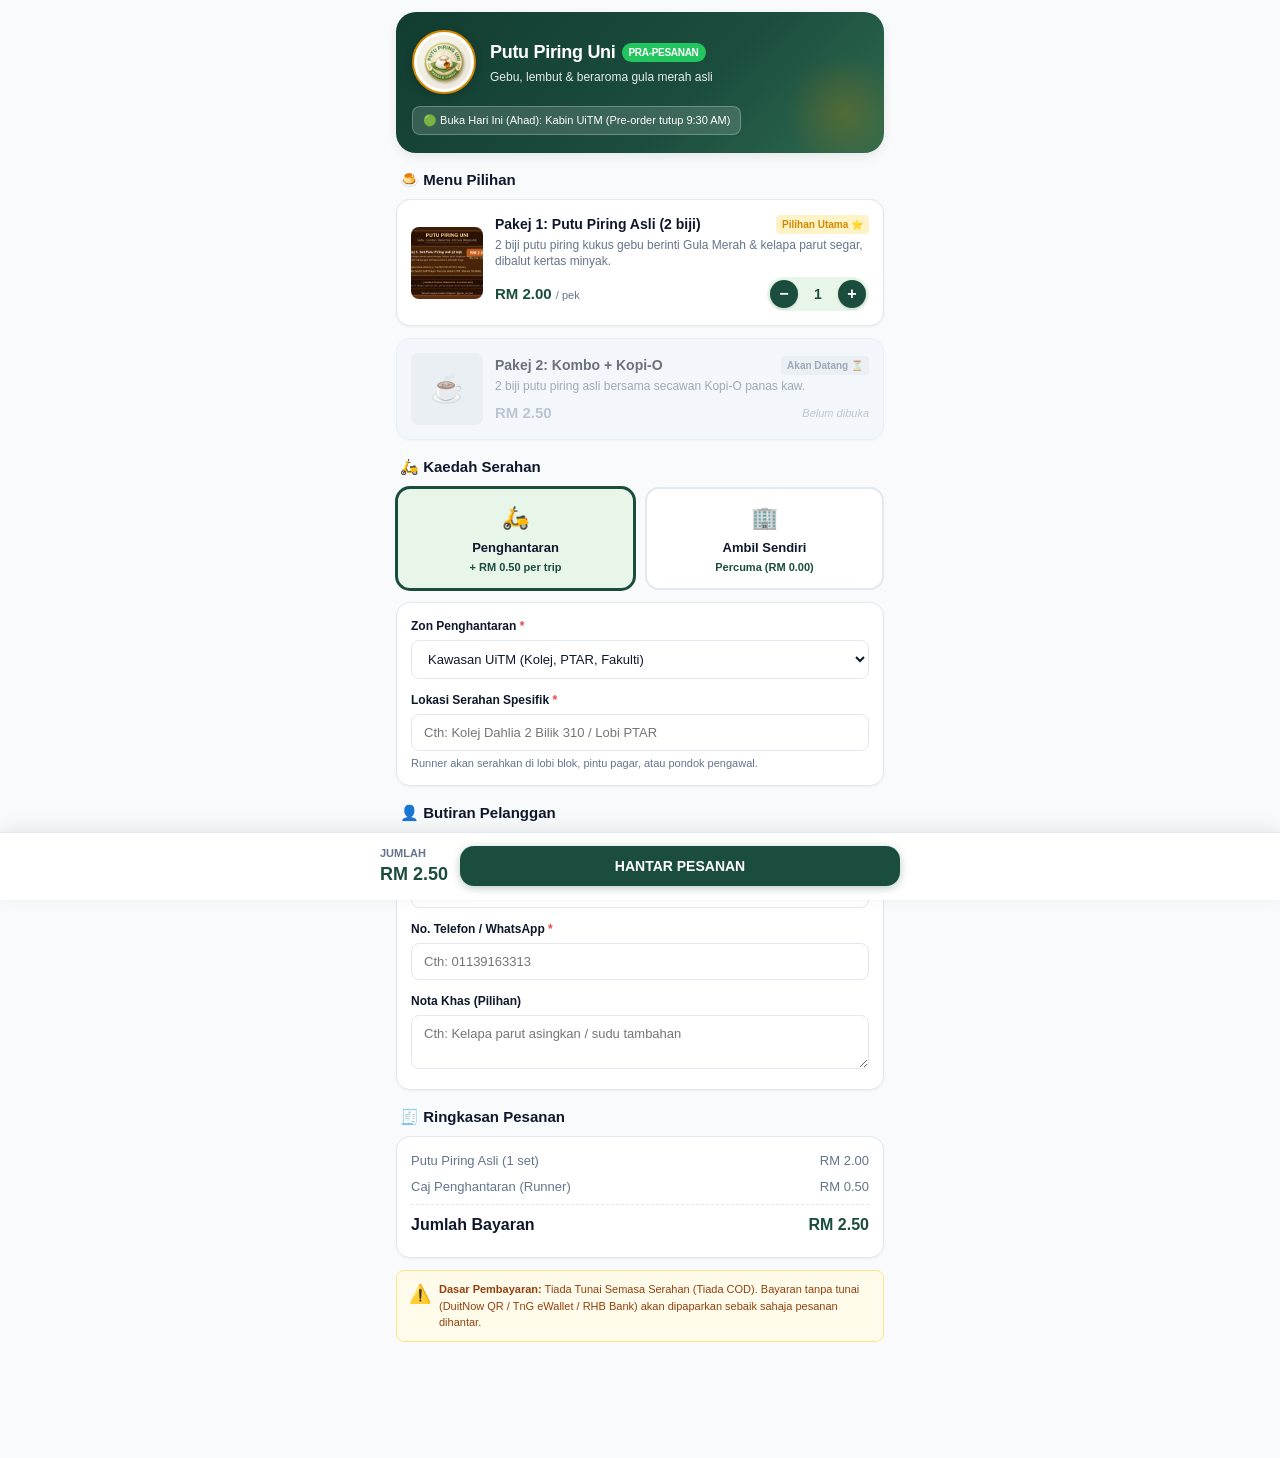
==== index.html @ cfd6480a "Add Telegram Mini App, GitHub Pages workflow, and assets" ====
<!DOCTYPE html>
<html lang="ms">
<head>
    <meta charset="UTF-8">
    <meta name="viewport" content="width=device-width, initial-scale=1.0, maximum-scale=1.0, user-scalable=no, viewport-fit=cover">
    <title>Putu Piring Uni - Aplikasi Pesanan</title>
    <!-- Telegram WebApp JS SDK -->
    <script src="https://telegram.org/js/telegram-web-app.js"></script>
    <link rel="stylesheet" href="styles.css">
</head>
<body>
    <div class="container">
        <!-- Brand Header -->
        <header class="brand-header">
            <div class="brand-info">
                <img src="assets/putu_piring_uni_logo.png" alt="Putu Piring Uni" class="brand-logo" onerror="this.src='assets/putu_piring_uni_avatar_512.png'">
                <div class="brand-text">
                    <h1>Putu Piring Uni <span class="brand-badge">Pra-Pesanan</span></h1>
                    <div class="brand-tagline">Gebu, lembut & beraroma gula merah asli</div>
                </div>
            </div>
            <div class="schedule-pill" id="schedulePill">
                🟢 Memuatkan jadual operasi...
            </div>
        </header>

        <!-- Menu Section -->
        <h2 class="section-title">🍮 Menu Pilihan</h2>
        
        <!-- Pakej 1 (Active) -->
        <div class="card menu-card">
            <img src="assets/menu_placeholder.jpg" alt="Pakej 1" class="menu-thumb" onerror="this.style.display='none'">
            <div class="menu-content">
                <div class="menu-title">
                    <span>Pakej 1: Putu Piring Asli (2 biji)</span>
                    <span class="tag-popular">Pilihan Utama ⭐</span>
                </div>
                <div class="menu-desc">2 biji putu piring kukus gebu berinti Gula Merah & kelapa parut segar, dibalut kertas minyak.</div>
                <div class="menu-price-row">
                    <div class="menu-price">RM 2.00 <span style="font-size: 11px; font-weight: normal; color: var(--text-muted);">/ pek</span></div>
                    <div class="stepper">
                        <button type="button" class="stepper-btn" id="btnMinus" aria-label="Kurangkan">−</button>
                        <span class="stepper-val" id="qtyVal">1</span>
                        <button type="button" class="stepper-btn" id="btnPlus" aria-label="Tambah">+</button>
                    </div>
                </div>
            </div>
        </div>

        <!-- Pakej 2 (Coming Soon) -->
        <div class="card menu-card disabled">
            <div class="menu-thumb" style="display: flex; align-items: center; justify-content: center; font-size: 28px; background: #e2e8f0;">☕</div>
            <div class="menu-content">
                <div class="menu-title">
                    <span>Pakej 2: Kombo + Kopi-O</span>
                    <span class="tag-soon">Akan Datang ⏳</span>
                </div>
                <div class="menu-desc">2 biji putu piring asli bersama secawan Kopi-O panas kaw.</div>
                <div class="menu-price-row">
                    <div class="menu-price" style="color: #94a3b8;">RM 2.50</div>
                    <span style="font-size: 11px; color: #94a3b8; font-style: italic;">Belum dibuka</span>
                </div>
            </div>
        </div>

        <!-- Fulfillment Method Section -->
        <h2 class="section-title">🛵 Kaedah Serahan</h2>
        <div class="fulfillment-grid">
            <div class="fulfillment-btn active" id="radioDelivery">
                <div class="fulfillment-icon">🛵</div>
                <div class="fulfillment-title">Penghantaran</div>
                <div class="fulfillment-fee">+ RM 0.50 per trip</div>
            </div>
            <div class="fulfillment-btn" id="radioPickup">
                <div class="fulfillment-icon">🏢</div>
                <div class="fulfillment-title">Ambil Sendiri</div>
                <div class="fulfillment-fee">Percuma (RM 0.00)</div>
            </div>
        </div>

        <!-- Delivery Fields -->
        <div id="deliveryFields" class="card">
            <div class="form-group">
                <label for="inputZone" class="form-label">Zon Penghantaran <span class="req">*</span></label>
                <select id="inputZone" class="form-select">
                    <option value="Kawasan UiTM (Kolej Kediaman, PTAR, Lobi Fakulti)">Kawasan UiTM (Kolej, PTAR, Fakulti)</option>
                    <option value="RPTU (Residensi Pelajar Luar Kampus)">RPTU (Residensi Pelajar Luar Kampus)</option>
                    <option value="Kawasan Fasa 5 (Lembah Bujang)">Kawasan Fasa 5 (Lembah Bujang)</option>
                </select>
            </div>
            <div class="form-group" style="margin-bottom: 0;">
                <label for="inputAddress" class="form-label">Lokasi Serahan Spesifik <span class="req">*</span></label>
                <input type="text" id="inputAddress" class="form-input" placeholder="Cth: Kolej Dahlia 2 Bilik 310 / Lobi PTAR">
                <div style="font-size: 11px; color: var(--text-muted); margin-top: 4px;">Runner akan serahkan di lobi blok, pintu pagar, atau pondok pengawal.</div>
            </div>
        </div>

        <!-- Pickup Fields -->
        <div id="pickupFields" class="card" style="display: none;">
            <div class="pickup-info-box" id="pickupVenueText">
                Memuatkan lokasi ambil sendiri...
            </div>
        </div>

        <!-- Customer Details Section -->
        <h2 class="section-title">👤 Butiran Pelanggan</h2>
        <div class="card">
            <div class="form-group">
                <label for="inputName" class="form-label">Nama Penuh <span class="req">*</span></label>
                <input type="text" id="inputName" class="form-input" placeholder="Cth: Muhammad Nasrul">
            </div>
            <div class="form-group">
                <label for="inputPhone" class="form-label">No. Telefon / WhatsApp <span class="req">*</span></label>
                <input type="tel" id="inputPhone" class="form-input" placeholder="Cth: 01139163313">
            </div>
            <div class="form-group" style="margin-bottom: 0;">
                <label for="inputNotes" class="form-label">Nota Khas (Pilihan)</label>
                <textarea id="inputNotes" class="form-textarea" placeholder="Cth: Kelapa parut asingkan / sudu tambahan"></textarea>
            </div>
        </div>

        <!-- Order Summary Section -->
        <h2 class="section-title">🧾 Ringkasan Pesanan</h2>
        <div class="card">
            <div class="breakdown-row">
                <span>Putu Piring Asli (<span id="summaryQty">1 set</span>)</span>
                <span id="summaryFoodSubtotal">RM 2.00</span>
            </div>
            <div class="breakdown-row" id="summaryDeliveryRow">
                <span>Caj Penghantaran (Runner)</span>
                <span id="summaryDeliveryFee">RM 0.50</span>
            </div>
            <div class="breakdown-row total-row">
                <span>Jumlah Bayaran</span>
                <span class="total-amount" id="summaryTotalAmount">RM 2.50</span>
            </div>
        </div>

        <!-- Strict Payment Policy Alert -->
        <div class="alert-box">
            <div style="font-size: 18px;">⚠️</div>
            <div>
                <b>Dasar Pembayaran:</b> Tiada Tunai Semasa Serahan (Tiada COD). Bayaran tanpa tunai (DuitNow QR / TnG eWallet / RHB Bank) akan dipaparkan sebaik sahaja pesanan dihantar.
            </div>
        </div>
    </div>

    <!-- Sticky Bottom Checkout Bar (for browsers or Telegram Web) -->
    <div class="bottom-bar">
        <div class="bottom-container">
            <div>
                <div class="bottom-total-label">Jumlah</div>
                <div class="bottom-total-val" id="bottomTotalAmount">RM 2.50</div>
            </div>
            <button type="button" class="btn-submit" id="btnSubmit">
                HANTAR PESANAN
            </button>
        </div>
    </div>

    <script src="app.js"></script>
</body>
</html>
---- styles.css ----
:root {
    --primary: #1b4d3e;
    --primary-light: #2d6a4f;
    --primary-soft: #e8f5e9;
    --accent: #d48800;
    --accent-light: #fef3c7;
    --bg-page: var(--tg-theme-bg-color, #f8fafc);
    --bg-card: var(--tg-theme-secondary-bg-color, #ffffff);
    --text-main: var(--tg-theme-text-color, #0f172a);
    --text-muted: var(--tg-theme-hint-color, #64748b);
    --border: #e2e8f0;
    --radius-sm: 8px;
    --radius-md: 14px;
    --radius-lg: 20px;
    --shadow-sm: 0 1px 3px rgba(0, 0, 0, 0.05);
    --shadow-md: 0 4px 12px rgba(0, 0, 0, 0.08);
    --font: -apple-system, BlinkMacSystemFont, "Segoe UI", Roboto, "Helvetica Neue", Arial, sans-serif;
}

* {
    box-sizing: border-box;
    margin: 0;
    padding: 0;
    -webkit-tap-highlight-color: transparent;
}

body {
    font-family: var(--font);
    background-color: var(--bg-page);
    color: var(--text-main);
    line-height: 1.5;
    font-size: 14px;
    padding-bottom: calc(90px + env(safe-area-inset-bottom, 20px));
}

.container {
    max-width: 520px;
    margin: 0 auto;
    padding: 12px 16px;
}

/* Header & Banner */
.brand-header {
    background: linear-gradient(135deg, #123d30 0%, #1b4d3e 60%, #2d6a4f 100%);
    color: #ffffff;
    border-radius: var(--radius-lg);
    padding: 18px 16px;
    margin-bottom: 16px;
    position: relative;
    overflow: hidden;
    box-shadow: var(--shadow-md);
}

.brand-header::after {
    content: "";
    position: absolute;
    right: -20px;
    bottom: -20px;
    width: 120px;
    height: 120px;
    background: radial-gradient(circle, rgba(212, 136, 0, 0.25) 0%, transparent 70%);
    pointer-events: none;
}

.brand-info {
    display: flex;
    align-items: center;
    gap: 14px;
}

.brand-logo {
    width: 64px;
    height: 64px;
    border-radius: 50%;
    object-fit: cover;
    background: #ffffff;
    padding: 3px;
    border: 2px solid var(--accent);
    box-shadow: 0 2px 8px rgba(0,0,0,0.2);
    flex-shrink: 0;
}

.brand-text h1 {
    font-size: 18px;
    font-weight: 700;
    display: flex;
    align-items: center;
    gap: 6px;
    letter-spacing: -0.3px;
}

.brand-badge {
    background: #22c55e;
    color: #ffffff;
    font-size: 10px;
    font-weight: 700;
    padding: 2px 7px;
    border-radius: 999px;
    text-transform: uppercase;
}

.brand-tagline {
    font-size: 12px;
    opacity: 0.9;
    margin-top: 2px;
}

.schedule-pill {
    margin-top: 12px;
    display: inline-flex;
    align-items: center;
    gap: 6px;
    background: rgba(255, 255, 255, 0.15);
    backdrop-filter: blur(8px);
    border: 1px solid rgba(255, 255, 255, 0.25);
    padding: 5px 10px;
    border-radius: var(--radius-sm);
    font-size: 11px;
    font-weight: 500;
}

/* Sections & Cards */
.section-title {
    font-size: 15px;
    font-weight: 700;
    margin: 16px 0 8px 4px;
    color: var(--text-main);
    display: flex;
    align-items: center;
    gap: 6px;
}

.card {
    background-color: var(--bg-card);
    border: 1px solid var(--border);
    border-radius: var(--radius-md);
    padding: 14px;
    margin-bottom: 12px;
    box-shadow: var(--shadow-sm);
    transition: transform 0.15s ease, border-color 0.15s ease;
}

/* Menu Item Card */
.menu-card {
    display: flex;
    gap: 12px;
    align-items: center;
    position: relative;
}

.menu-card.disabled {
    opacity: 0.6;
    background-color: #f1f5f9;
}

.menu-thumb {
    width: 72px;
    height: 72px;
    border-radius: var(--radius-sm);
    object-fit: cover;
    background: #e2e8f0;
    flex-shrink: 0;
}

.menu-content {
    flex: 1;
    min-width: 0;
}

.menu-title {
    font-size: 14px;
    font-weight: 700;
    color: var(--text-main);
    display: flex;
    align-items: center;
    justify-content: space-between;
}

.menu-desc {
    font-size: 12px;
    color: var(--text-muted);
    margin-top: 2px;
    line-height: 1.35;
}

.menu-price-row {
    display: flex;
    align-items: center;
    justify-content: space-between;
    margin-top: 8px;
}

.menu-price {
    font-size: 15px;
    font-weight: 800;
    color: var(--primary);
}

.tag-popular {
    font-size: 10px;
    font-weight: 700;
    background: var(--accent-light);
    color: var(--accent);
    padding: 2px 6px;
    border-radius: 4px;
}

.tag-soon {
    font-size: 10px;
    font-weight: 700;
    background: #e2e8f0;
    color: #64748b;
    padding: 2px 6px;
    border-radius: 4px;
}

/* Stepper Control */
.stepper {
    display: inline-flex;
    align-items: center;
    background: var(--primary-soft);
    border-radius: 999px;
    padding: 3px;
    gap: 10px;
}

.stepper-btn {
    width: 28px;
    height: 28px;
    border-radius: 50%;
    border: none;
    background: var(--primary);
    color: #ffffff;
    font-size: 16px;
    font-weight: 700;
    display: flex;
    align-items: center;
    justify-content: center;
    cursor: pointer;
    box-shadow: 0 1px 3px rgba(0,0,0,0.15);
}

.stepper-btn:active {
    transform: scale(0.92);
}

.stepper-val {
    font-size: 14px;
    font-weight: 700;
    min-width: 20px;
    text-align: center;
    color: var(--primary);
}

/* Fulfillment Method Grid */
.fulfillment-grid {
    display: grid;
    grid-template-columns: 1fr 1fr;
    gap: 10px;
    margin-bottom: 12px;
}

.fulfillment-btn {
    border: 2px solid var(--border);
    border-radius: var(--radius-md);
    background: var(--bg-card);
    padding: 12px 10px;
    text-align: center;
    cursor: pointer;
    transition: all 0.2s ease;
}

.fulfillment-btn.active {
    border-color: var(--primary);
    background: var(--primary-soft);
    box-shadow: 0 0 0 1px var(--primary);
}

.fulfillment-icon {
    font-size: 22px;
    margin-bottom: 4px;
}

.fulfillment-title {
    font-size: 13px;
    font-weight: 700;
    color: var(--text-main);
}

.fulfillment-fee {
    font-size: 11px;
    font-weight: 600;
    color: var(--primary);
    margin-top: 2px;
}

/* Form Controls */
.form-group {
    margin-bottom: 12px;
}

.form-label {
    display: block;
    font-size: 12px;
    font-weight: 600;
    color: var(--text-main);
    margin-bottom: 5px;
}

.form-label span.req {
    color: #ef4444;
}

.form-input, .form-select, .form-textarea {
    width: 100%;
    padding: 10px 12px;
    border: 1px solid var(--border);
    border-radius: var(--radius-sm);
    font-family: inherit;
    font-size: 13px;
    background-color: #ffffff;
    color: var(--text-main);
    transition: border-color 0.15s ease;
}

.form-input:focus, .form-select:focus, .form-textarea:focus {
    outline: none;
    border-color: var(--primary);
    box-shadow: 0 0 0 2px rgba(27, 77, 62, 0.15);
}

.form-textarea {
    resize: vertical;
    min-height: 54px;
}

.pickup-info-box {
    background: #f0fdf4;
    border: 1px dashed #86efac;
    border-radius: var(--radius-sm);
    padding: 10px 12px;
    font-size: 12px;
    color: #166534;
    line-height: 1.4;
}

.pickup-info-box a {
    color: #15803d;
    font-weight: 700;
    text-decoration: underline;
}

/* Price Breakdown */
.breakdown-row {
    display: flex;
    justify-content: space-between;
    font-size: 13px;
    color: var(--text-muted);
    margin-bottom: 6px;
}

.breakdown-row.total-row {
    border-top: 1px dashed var(--border);
    padding-top: 8px;
    margin-top: 8px;
    font-size: 16px;
    font-weight: 800;
    color: var(--text-main);
}

.breakdown-row.total-row .total-amount {
    color: var(--primary);
}

/* Notices */
.alert-box {
    background: #fffbeb;
    border: 1px solid #fde68a;
    border-radius: var(--radius-sm);
    padding: 10px 12px;
    font-size: 11px;
    color: #92400e;
    margin-bottom: 14px;
    display: flex;
    gap: 8px;
    align-items: flex-start;
}

/* Sticky Bottom Bar */
.bottom-bar {
    position: fixed;
    bottom: 0;
    left: 0;
    right: 0;
    background: #ffffff;
    border-top: 1px solid var(--border);
    padding: 12px 16px calc(12px + env(safe-area-inset-bottom, 0px));
    box-shadow: 0 -4px 16px rgba(0, 0, 0, 0.08);
    z-index: 100;
}

.bottom-container {
    max-width: 520px;
    margin: 0 auto;
    display: flex;
    align-items: center;
    justify-content: space-between;
    gap: 12px;
}

.bottom-total-label {
    font-size: 11px;
    color: var(--text-muted);
    text-transform: uppercase;
    font-weight: 600;
}

.bottom-total-val {
    font-size: 18px;
    font-weight: 800;
    color: var(--primary);
}

.btn-submit {
    flex: 1;
    background: var(--primary);
    color: #ffffff;
    border: none;
    border-radius: var(--radius-md);
    padding: 12px 18px;
    font-size: 14px;
    font-weight: 700;
    cursor: pointer;
    box-shadow: 0 2px 8px rgba(27, 77, 62, 0.3);
    transition: background-color 0.15s, transform 0.1s;
}

.btn-submit:active {
    background: #14382c;
    transform: scale(0.98);
}

.btn-submit:disabled {
    background: #94a3b8;
    cursor: not-allowed;
    box-shadow: none;
}
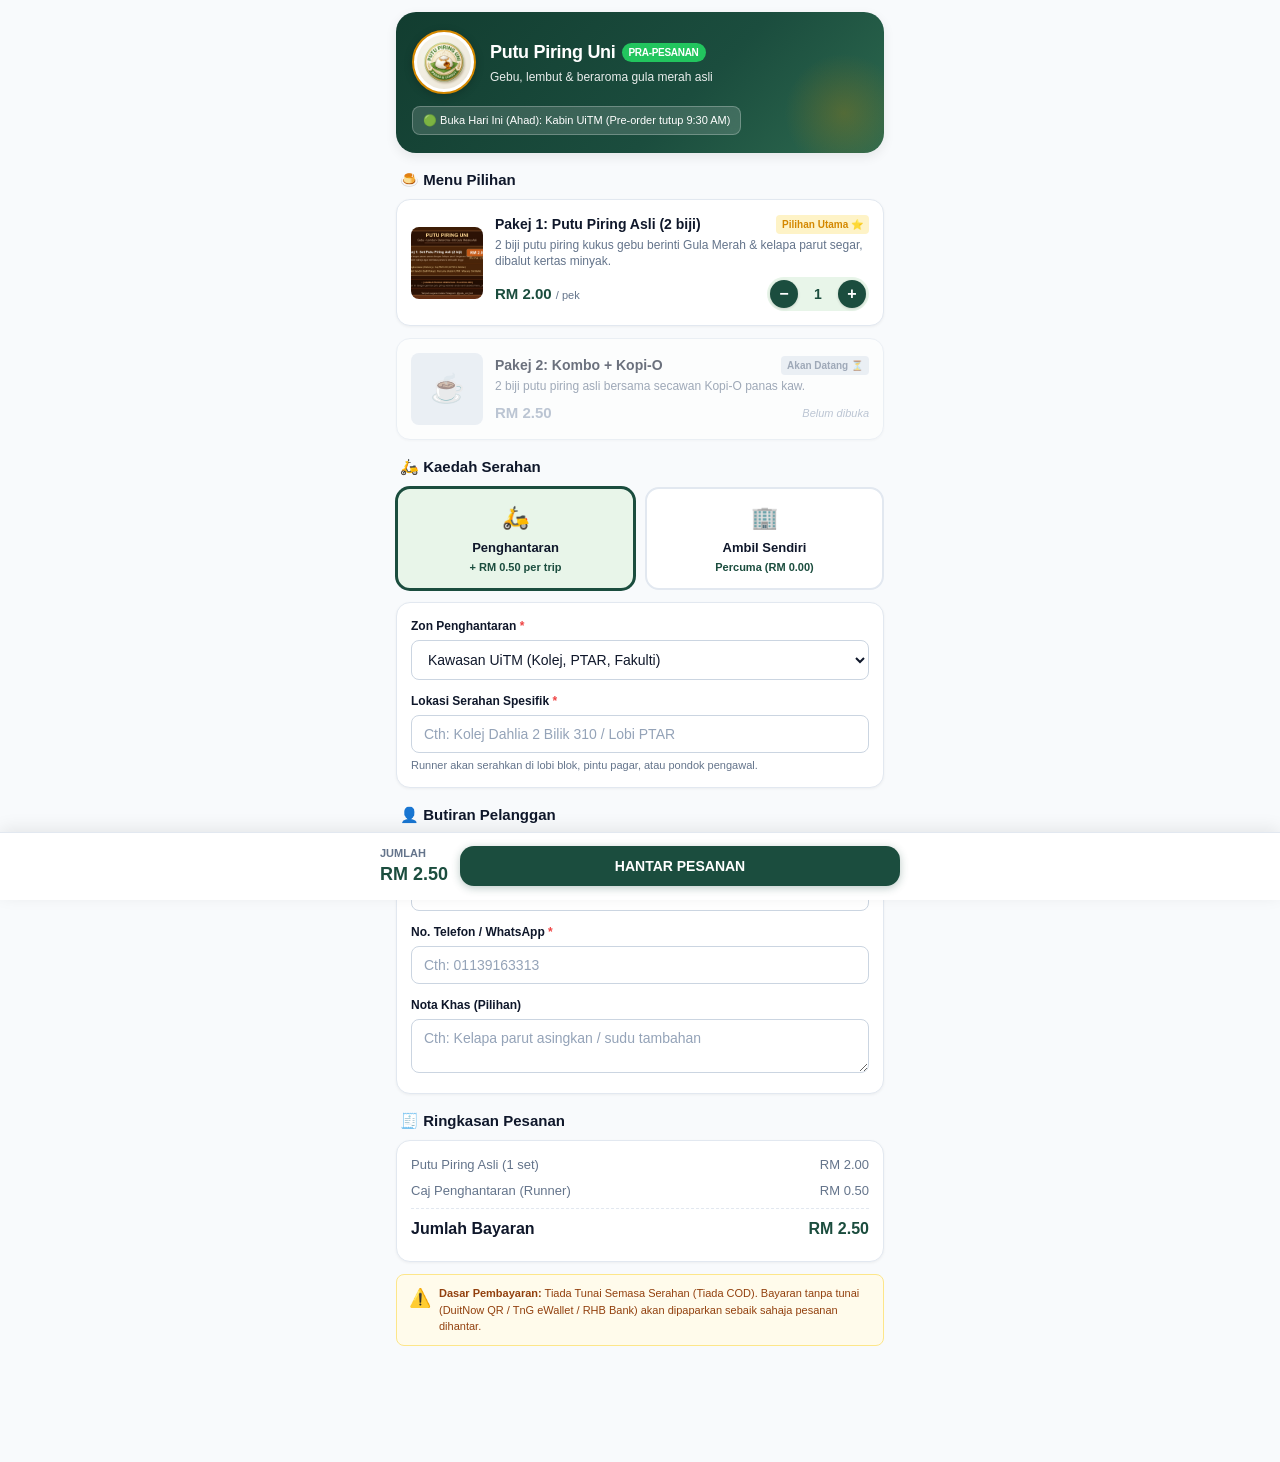
==== commit 733573ec: "Bust cache for styles.css and app.js to v1.0.1" ====
--- a/index.html
+++ b/index.html
@@ -6,7 +6,7 @@
     <title>Putu Piring Uni - Aplikasi Pesanan</title>
     <!-- Telegram WebApp JS SDK -->
     <script src="https://telegram.org/js/telegram-web-app.js"></script>
-    <link rel="stylesheet" href="styles.css">
+    <link rel="stylesheet" href="styles.css?v=1.0.1">
 </head>
 <body>
     <div class="container">
@@ -158,6 +158,6 @@
         </div>
     </div>
 
-    <script src="app.js"></script>
+    <script src="app.js?v=1.0.1"></script>
 </body>
 </html>
--- a/styles.css
+++ b/styles.css
@@ -4,17 +4,52 @@
     --primary-soft: #e8f5e9;
     --accent: #d48800;
     --accent-light: #fef3c7;
-    --bg-page: var(--tg-theme-bg-color, #f8fafc);
-    --bg-card: var(--tg-theme-secondary-bg-color, #ffffff);
-    --text-main: var(--tg-theme-text-color, #0f172a);
-    --text-muted: var(--tg-theme-hint-color, #64748b);
+    --bg-page: #f8fafc;
+    --bg-card: #ffffff;
+    --text-main: #0f172a;
+    --text-muted: #64748b;
+    --input-bg: #ffffff;
+    --input-text: #0f172a;
+    --input-border: #cbd5e1;
+    --input-placeholder: #94a3b8;
     --border: #e2e8f0;
+    --bottom-bar-bg: #ffffff;
     --radius-sm: 8px;
     --radius-md: 14px;
     --radius-lg: 20px;
     --shadow-sm: 0 1px 3px rgba(0, 0, 0, 0.05);
     --shadow-md: 0 4px 12px rgba(0, 0, 0, 0.08);
     --font: -apple-system, BlinkMacSystemFont, "Segoe UI", Roboto, "Helvetica Neue", Arial, sans-serif;
+}
+
+body.dark-mode {
+    --bg-page: #0f172a;
+    --bg-card: #1e293b;
+    --text-main: #f8fafc;
+    --text-muted: #94a3b8;
+    --input-bg: #0f172a;
+    --input-text: #f8fafc;
+    --input-border: #475569;
+    --input-placeholder: #64748b;
+    --border: #334155;
+    --primary-soft: rgba(45, 106, 79, 0.3);
+    --bottom-bar-bg: #1e293b;
+}
+
+@media (prefers-color-scheme: dark) {
+    :root:not(.light-forced) {
+        --bg-page: #0f172a;
+        --bg-card: #1e293b;
+        --text-main: #f8fafc;
+        --text-muted: #94a3b8;
+        --input-bg: #0f172a;
+        --input-text: #f8fafc;
+        --input-border: #475569;
+        --input-placeholder: #64748b;
+        --border: #334155;
+        --primary-soft: rgba(45, 106, 79, 0.3);
+        --bottom-bar-bg: #1e293b;
+    }
 }
 
 * {
@@ -150,7 +185,7 @@
 
 .menu-card.disabled {
     opacity: 0.6;
-    background-color: #f1f5f9;
+    background-color: var(--bg-card);
 }
 
 .menu-thumb {
@@ -294,7 +329,7 @@
     margin-top: 2px;
 }
 
-/* Form Controls */
+/* Form Controls - HIGH CONTRAST & BULLETPROOF READABILITY */
 .form-group {
     margin-bottom: 12px;
 }
@@ -314,19 +349,31 @@
 .form-input, .form-select, .form-textarea {
     width: 100%;
     padding: 10px 12px;
-    border: 1px solid var(--border);
+    border: 1.5px solid var(--input-border, #cbd5e1);
     border-radius: var(--radius-sm);
     font-family: inherit;
-    font-size: 13px;
-    background-color: #ffffff;
-    color: var(--text-main);
-    transition: border-color 0.15s ease;
+    font-size: 14px;
+    background-color: var(--input-bg, #ffffff) !important;
+    color: var(--input-text, #0f172a) !important;
+    -webkit-text-fill-color: var(--input-text, #0f172a) !important;
+    transition: border-color 0.15s ease, box-shadow 0.15s ease;
 }
 
 .form-input:focus, .form-select:focus, .form-textarea:focus {
     outline: none;
     border-color: var(--primary);
-    box-shadow: 0 0 0 2px rgba(27, 77, 62, 0.15);
+    box-shadow: 0 0 0 3px rgba(27, 77, 62, 0.2);
+}
+
+.form-input::placeholder, .form-textarea::placeholder {
+    color: var(--input-placeholder, #94a3b8) !important;
+    -webkit-text-fill-color: var(--input-placeholder, #94a3b8) !important;
+    opacity: 1;
+}
+
+.form-select option {
+    background-color: var(--input-bg, #ffffff);
+    color: var(--input-text, #0f172a);
 }
 
 .form-textarea {
@@ -344,10 +391,20 @@
     line-height: 1.4;
 }
 
+body.dark-mode .pickup-info-box {
+    background: rgba(22, 101, 52, 0.2);
+    border-color: #22c55e;
+    color: #86efac;
+}
+
 .pickup-info-box a {
     color: #15803d;
     font-weight: 700;
     text-decoration: underline;
+}
+
+body.dark-mode .pickup-info-box a {
+    color: #4ade80;
 }
 
 /* Price Breakdown */
@@ -370,6 +427,10 @@
 
 .breakdown-row.total-row .total-amount {
     color: var(--primary);
+}
+
+body.dark-mode .breakdown-row.total-row .total-amount {
+    color: #4ade80;
 }
 
 /* Notices */
@@ -386,13 +447,19 @@
     align-items: flex-start;
 }
 
+body.dark-mode .alert-box {
+    background: rgba(146, 64, 14, 0.2);
+    border-color: #d97706;
+    color: #fde68a;
+}
+
 /* Sticky Bottom Bar */
 .bottom-bar {
     position: fixed;
     bottom: 0;
     left: 0;
     right: 0;
-    background: #ffffff;
+    background-color: var(--bottom-bar-bg, #ffffff);
     border-top: 1px solid var(--border);
     padding: 12px 16px calc(12px + env(safe-area-inset-bottom, 0px));
     box-shadow: 0 -4px 16px rgba(0, 0, 0, 0.08);
@@ -419,6 +486,10 @@
     font-size: 18px;
     font-weight: 800;
     color: var(--primary);
+}
+
+body.dark-mode .bottom-total-val {
+    color: #4ade80;
 }
 
 .btn-submit {
